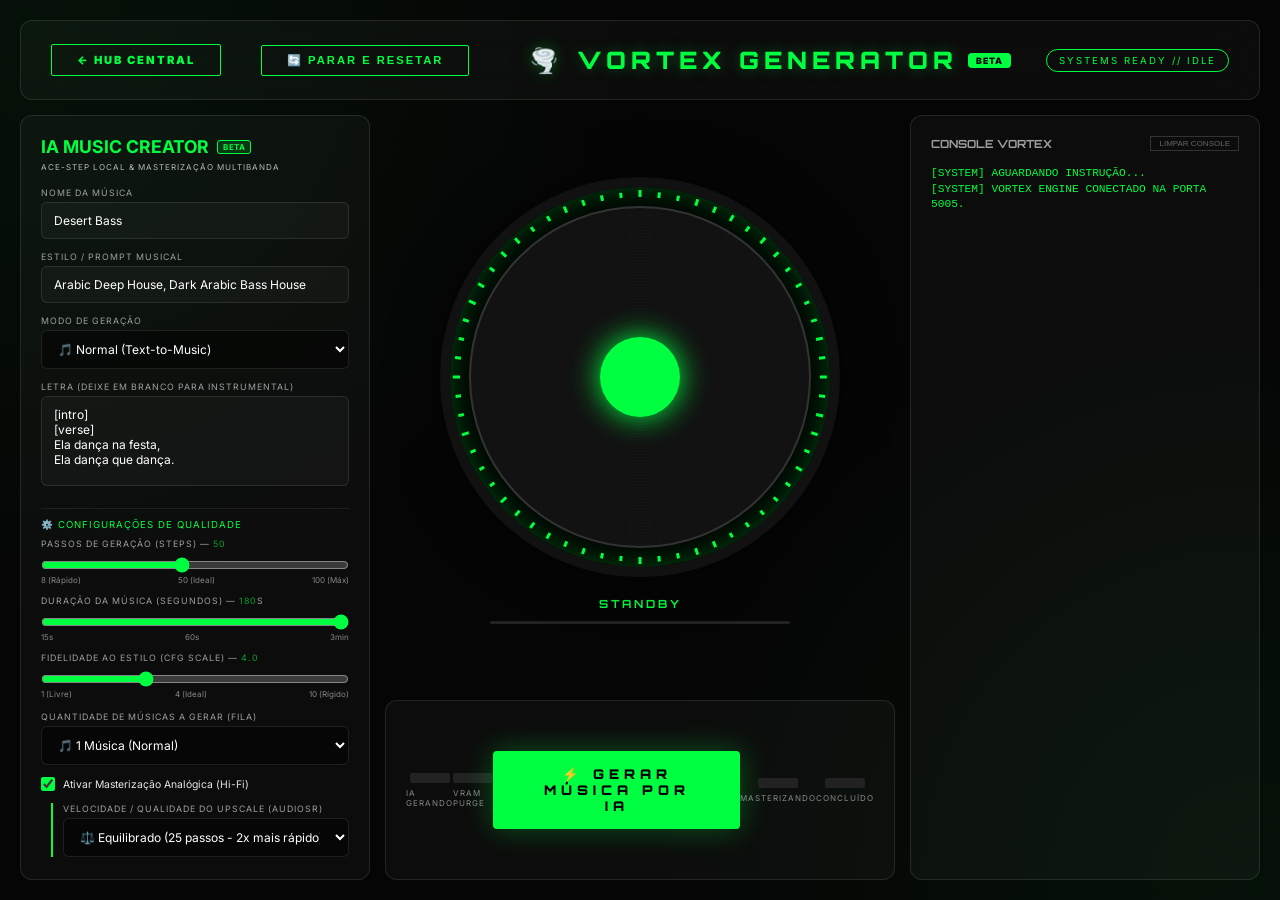
==== nexus/client/dj_studio.html @ 71c073cf "feat: add frontend client files and update .gitignore to allow client tracking" ====
<!DOCTYPE html>
<html lang="pt-br">
<head>
    <meta charset="UTF-8">
    <meta name="viewport" content="width=device-width, initial-scale=1.0">
    <title>CRIADOR DE MÚSICA LOCAL // VORTEX ENGINE</title>
    <link href="https://fonts.googleapis.com/css2?family=Orbitron:wght@400;700;900&family=Inter:wght@300;600&display=swap" rel="stylesheet">
    <link rel="stylesheet" href="css/dj_studio.css">
    <style>
        .dj-input, .dj-textarea {
            width: 100%;
            background: rgba(255, 255, 255, 0.03);
            border: 1px solid var(--border);
            color: #fff;
            padding: 10px 12px;
            border-radius: 6px;
            margin-bottom: 12px;
            font-size: 0.75rem;
            transition: 0.3s;
            font-family: 'Inter', sans-serif;
        }
        .dj-input:focus, .dj-textarea:focus {
            border-color: var(--accent);
            outline: none;
            box-shadow: 0 0 10px var(--accent-glow);
            background: rgba(255, 255, 255, 0.06);
        }
        .dj-textarea {
            height: 90px;
            resize: none;
        }
        label {
            font-size: 0.55rem;
            text-transform: uppercase;
            letter-spacing: 1px;
            opacity: 0.6;
            margin-bottom: 4px;
            display: block;
        }
        .audio-player-container {
            margin-top: 15px;
            width: 100%;
            display: none;
            background: rgba(255,255,255,0.02);
            border: 1px solid var(--border);
            padding: 10px;
            border-radius: 8px;
        }
        audio {
            width: 100%;
            height: 30px;
            outline: none;
        }
    </style>
</head>
<body>

    <div class="maestro-container">
        
        <header>
            <div style="display: flex; align-items: center;">
                <a href="nexus_premium.html" class="back-btn">← HUB CENTRAL</a>
                <button onclick="stopAndRefresh()" class="back-btn" style="background: none; cursor: pointer; margin-left: 10px;">🔄 PARAR E RESETAR</button>
                <div class="logo" style="margin-left: 30px; display: inline-flex; align-items: center; gap: 10px;">
                    🌪️ VORTEX GENERATOR 
                    <span style="font-size: 0.55rem; background: var(--accent); color: #050505; padding: 2px 8px; border-radius: 4px; font-weight: 900; letter-spacing: 1px; text-shadow: none; font-family: 'Inter', sans-serif; vertical-align: middle;">BETA</span>
                </div>
            </div>
            <div class="status-badge" id="system-status">SYSTEMS READY // IDLE</div>
        </header>

        <!-- MUSIC MAKER PANEL -->
        <aside class="panel-tracks">
            <h2 style="font-size: 1.1rem; color: var(--accent); margin-bottom: 5px; display: flex; align-items: center; gap: 8px;">
                IA MUSIC CREATOR 
                <span style="font-size: 0.5rem; background: rgba(0, 255, 65, 0.15); color: var(--accent); border: 1px solid var(--accent); padding: 1px 5px; border-radius: 3px; font-weight: bold; letter-spacing: 0.5px;">BETA</span>
            </h2>
            <p style="font-size: 0.5rem; opacity: 0.7; text-transform: uppercase; letter-spacing: 1px; margin-bottom: 15px;">ACE-Step Local & Masterização Multibanda</p>
            
            <div style="display: flex; flex-direction: column;">
                <label>Nome da Música</label>
                <input id="song-title" type="text" placeholder="Ex: Desert Bass" class="dj-input" value="Desert Bass">
                
                <label>Estilo / Prompt Musical</label>
                <input id="song-style" type="text" placeholder="Ex: Arabic Deep House, Dark Arabic Bass House" class="dj-input" value="Arabic Deep House, Dark Arabic Bass House">
                
                <label>Modo de Geração</label>
                <select id="generation-mode" class="dj-input" onchange="toggleGenerationMode()" style="background: rgba(0,0,0,0.5); color: #fff;">
                    <option value="text2music">🎵 Normal (Text-to-Music)</option>
                    <option value="cover">🔄 Remix / Cover (Áudio de Origem)</option>
                    <option value="extend">⏩ Estender Música (Extended)</option>
                </select>

                <!-- Campos dinâmicos para Remix/Extended -->
                <div id="source-audio-container" style="display: none; border-left: 2px solid var(--accent); padding-left: 10px; margin-bottom: 10px;">
                    <label>Música Base (Origem)</label>
                    <select id="source-audio-select" class="dj-input" style="background: rgba(0,0,0,0.5); color: #fff;">
                        <!-- Será preenchido dinamicamente -->
                    </select>

                    <div style="margin-top: 10px; margin-bottom: 10px; border-top: 1px solid rgba(255,255,255,0.06); padding-top: 8px;">
                        <label>Ou Enviar do PC (Forró, Funk, etc.)</label>
                        <div style="display: flex; gap: 8px; align-items: center;">
                            <input type="file" id="local-audio-file" accept="audio/*" class="dj-input" style="padding: 6px; font-size: 0.65rem; margin-bottom: 0; flex: 1;">
                            <button onclick="uploadLocalAudio()" class="back-btn" style="padding: 8px 12px; font-size: 0.65rem; background: rgba(255,255,255,0.05); color: #fff; border: 1px solid rgba(255,255,255,0.1); border-radius: 4px; cursor: pointer; white-space: nowrap; height: 32px; display: flex; align-items: center; justify-content: center;">
                                📁 CARREGAR
                            </button>
                        </div>
                    </div>

                    <div id="cover-strength-container" style="display: none;">
                        <label>Força do Remix / Cover (0.1 - 0.9)</label>
                        <input id="cover-strength" type="range" min="0.1" max="0.9" step="0.1" value="0.6" style="width: 100%; margin: 8px 0;" oninput="document.getElementById('cover-strength-val').innerText = this.value">
                        <span id="cover-strength-val" style="font-size: 0.6rem; color: var(--accent); display: block; margin-bottom: 8px;">0.6</span>
                    </div>

                    <div id="extend-time-container" style="display: none;">
                        <label>Duração da Extensão (segundos)</label>
                        <input id="extend-duration" type="number" min="10" max="120" value="30" class="dj-input">
                    </div>
                </div>
                
                <label>Letra (Deixe em branco para Instrumental)</label>
                <textarea id="song-lyrics" placeholder="[intro]\n[verse]\nLetra aqui...\n[chorus]\nRefrão..." class="dj-textarea">[intro]
[verse]
Ela dança na festa,
Ela dança que dança.</textarea>

                <!-- CONTROLES DE QUALIDADE -->
                <div style="border-top: 1px solid rgba(255,255,255,0.08); margin: 10px 0 8px; padding-top: 10px;">
                    <label style="color: var(--accent); opacity: 1; font-size: 0.6rem; margin-bottom: 8px; display: block;">⚙️ CONFIGURAÇÕES DE QUALIDADE</label>

                    <label>Passos de Geração (Steps) — <span id="steps-val" style="color:var(--accent)">50</span></label>
                    <input id="gen-steps" type="range" min="8" max="100" step="1" value="50"
                        style="width:100%; margin:4px 0 10px; accent-color:var(--accent);"
                        oninput="document.getElementById('steps-val').innerText=this.value">
                    <div style="display:flex; justify-content:space-between; font-size:0.5rem; opacity:0.5; margin-top:-8px; margin-bottom:10px;">
                        <span>8 (Rápido)</span><span>50 (Ideal)</span><span>100 (Máx)</span>
                    </div>

                    <label>Duração da Música (segundos) — <span id="duration-val" style="color:var(--accent)">180</span>s</label>
                    <input id="gen-duration" type="range" min="15" max="180" step="5" value="180"
                        style="width:100%; margin:4px 0 10px; accent-color:var(--accent);"
                        oninput="document.getElementById('duration-val').innerText=this.value">
                    <div style="display:flex; justify-content:space-between; font-size:0.5rem; opacity:0.5; margin-top:-8px; margin-bottom:10px;">
                        <span>15s</span><span>60s</span><span>3min</span>
                    </div>

                    <label>Fidelidade ao Estilo (CFG Scale) — <span id="cfg-val" style="color:var(--accent)">4.0</span></label>
                    <input id="gen-cfg" type="range" min="1" max="10" step="0.5" value="4"
                        style="width:100%; margin:4px 0 10px; accent-color:var(--accent);"
                        oninput="document.getElementById('cfg-val').innerText=parseFloat(this.value).toFixed(1)">
                    <div style="display:flex; justify-content:space-between; font-size:0.5rem; opacity:0.5; margin-top:-8px; margin-bottom:4px;">
                        <span>1 (Livre)</span><span>4 (Ideal)</span><span>10 (Rígido)</span>
                    </div>
                </div>

                <label>Quantidade de Músicas a Gerar (Fila)</label>
                <select id="batch-count" class="dj-input" style="background: rgba(0,0,0,0.5); color: #fff; margin-bottom: 12px;">
                    <option value="1">🎵 1 Música (Normal)</option>
                    <option value="2">👥 2 Músicas (Em fila)</option>
                    <option value="4">🎚️ 4 Músicas (Em fila)</option>
                </select>

                <div style="display: flex; align-items: center; margin-bottom: 12px;">
                    <input id="enable-mastering" type="checkbox" checked style="margin-right: 8px; width: 14px; height: 14px; accent-color: var(--accent); cursor: pointer;" onchange="document.getElementById('upscale-steps-container').style.display = this.checked ? 'block' : 'none'">
                    <label for="enable-mastering" style="margin-bottom: 0; cursor: pointer; font-size: 0.65rem; opacity: 0.9; text-transform: none; letter-spacing: 0;">Ativar Masterização Analógica (Hi-Fi)</label>
                </div>
                
                <div id="upscale-steps-container" style="display: block; border-left: 2px solid var(--accent); padding-left: 10px; margin-bottom: 12px; margin-left: 10px;">
                    <label>Velocidade / Qualidade do Upscale (AudioSR)</label>
                    <select id="upscale-steps" class="dj-input" style="background: rgba(0,0,0,0.5); color: #fff; margin-bottom: 0;">
                        <option value="15">⚡ Ultra Rápido (15 passos - 3.3x mais rápido)</option>
                        <option value="25" selected>⚖️ Equilibrado (25 passos - 2x mais rápido)</option>
                        <option value="50">✨ Qualidade Estúdio (50 passos - padrão lento)</option>
                    </select>
                </div>
            </div>
            
            <div style="flex: 1; overflow-y: auto; padding-right: 5px; margin-top: 10px; border-top: 1px solid var(--border); padding-top: 10px;">
                <h3>MÚSICAS GERADAS (HISTÓRICO)</h3>
                <div id="track-list">
                    <div class="track-item" style="font-size: 0.6rem; opacity: 0.5;">Buscando músicas...</div>
                </div>
            </div>
            
            <button onclick="loadGeneratedSongs()" style="margin-top: 10px; width: 100%; background: none; border: 1px solid var(--accent); color: var(--accent); padding: 8px; cursor: pointer; font-size: 0.6rem; text-transform: uppercase; letter-spacing: 1px;">🔄 ATUALIZAR LISTA</button>
        </aside>

        <!-- VISUALIZER / TURNTABLE -->
        <main class="visualizer-area">
            <div class="turntable" id="turntable">
                <canvas id="visualizer-canvas"></canvas>
                <div class="turntable-vinyl">
                    <div class="turntable-core"></div>
                </div>
            </div>
            <div style="margin-top: 20px; text-align: center; display: flex; flex-direction: column; align-items: center; width: 100%;">
                <h4 id="now-playing" style="font-family: 'Orbitron'; letter-spacing: 3px; font-size: 0.7rem; color: var(--accent);">STANDBY</h4>
                <div id="progress-bar" style="width: 300px; height: 3px; background: #222; margin-top: 10px; border-radius: 2px; overflow: hidden;">
                    <div id="progress-fill" style="width: 0%; height: 100%; background: var(--accent); transition: 0.3s;"></div>
                </div>
                
                <!-- PLAYBACK CONTAINER -->
                <div class="audio-player-container" id="player-container">
                    <audio id="audio-player" controls></audio>
                </div>
            </div>
        </main>

        <!-- BRAIN LOG -->
        <aside class="panel-brain">
            <div style="display: flex; justify-content: space-between; align-items: center; margin-bottom: 15px;">
                <h3 style="font-family: 'Orbitron'; font-size: 0.7rem; opacity: 0.6; margin: 0;">CONSOLE VORTEX</h3>
                <button onclick="document.getElementById('brain-log').innerHTML=''" style="background:none; border:1px solid #333; color:#666; font-size:0.5rem; cursor:pointer; padding:2px 8px;">LIMPAR CONSOLE</button>
            </div>
            <div id="brain-log">
                [SYSTEM] AGUARDANDO INSTRUÇÃO...<br>
                [SYSTEM] VORTEX ENGINE CONECTADO NA PORTA 5005.
            </div>
        </aside>

        <!-- CONTROL DECK -->
        <section class="control-deck">
            <div class="fx-indicator">
                <div class="fx-light" id="fx-generation"></div>
                <div class="fx-label">IA GERANDO</div>
            </div>
            <div class="fx-indicator">
                <div class="fx-light" id="fx-vram-purge"></div>
                <div class="fx-label">VRAM PURGE</div>
            </div>
            
            <button class="btn-ignition" onclick="generateMusic()">⚡ GERAR MÚSICA POR IA</button>

            <div class="fx-indicator">
                <div class="fx-light" id="fx-mastering"></div>
                <div class="fx-label">MASTERIZANDO</div>
            </div>
            <div class="fx-indicator">
                <div class="fx-light" id="fx-completed"></div>
                <div class="fx-label">CONCLUÍDO</div>
            </div>
        </section>

    </div>

    <script src="js/dj_studio.js"></script>
</body>
</html>
---- nexus/client/css/dj_studio.css ----
:root {
            --bg: #050505;
            --accent: #00ff41; /* Matrix Green / DJ Hero Glow */
            --accent-glow: rgba(0, 255, 65, 0.3);
            --glass: rgba(255, 255, 255, 0.03);
            --border: rgba(255, 255, 255, 0.1);
        }

        * { margin: 0; padding: 0; box-sizing: border-box; }

        body {
            background: var(--bg);
            color: #fff;
            font-family: 'Inter', sans-serif;
            overflow: hidden;
            height: 100vh;
            background-image: 
                radial-gradient(circle at 2% 2%, rgba(0, 255, 65, 0.05) 0%, transparent 40%),
                radial-gradient(circle at 98% 98%, rgba(0, 255, 65, 0.05) 0%, transparent 40%);
        }

        /* GRID LAYOUT */
        .maestro-container {
            display: grid;
            grid-template-columns: 350px 1fr 350px;
            grid-template-rows: 80px 1fr 180px;
            height: 100vh;
            gap: 15px;
            padding: 20px;
            overflow: hidden; /* Garante que nada saia do container principal */
        }

        /* HEADER */
        header {
            grid-column: 1 / 4;
            background: var(--glass);
            border: 1px solid var(--border);
            border-radius: 12px;
            display: flex;
            align-items: center;
            justify-content: space-between;
            padding: 0 30px;
            backdrop-filter: blur(20px);
        }

        .logo {
            font-family: 'Orbitron', sans-serif;
            font-size: 1.5rem;
            font-weight: 900;
            letter-spacing: 5px;
            color: var(--accent);
            text-shadow: 0 0 15px var(--accent-glow);
        }

        .status-badge {
            font-size: 0.6rem;
            letter-spacing: 2px;
            text-transform: uppercase;
            padding: 5px 12px;
            border: 1px solid var(--accent);
            border-radius: 20px;
            color: var(--accent);
            animation: pulse 2s infinite;
        }

        /* LEFT PANEL: TRACK LIST */
        .panel-tracks {
            grid-row: 2 / 4;
            background: var(--glass);
            border: 1px solid var(--border);
            border-radius: 12px;
            padding: 20px;
            display: flex;
            flex-direction: column;
            overflow: hidden; /* Scroll será interno nas listas */
        }

        .panel-tracks h3 {
            font-family: 'Orbitron', sans-serif;
            font-size: 0.8rem;
            letter-spacing: 2px;
            margin-bottom: 20px;
            opacity: 0.6;
        }

        .track-item {
            background: rgba(255,255,255,0.05);
            border: 1px solid var(--border);
            padding: 15px;
            border-radius: 8px;
            margin-bottom: 10px;
            transition: 0.3s;
            cursor: pointer;
        }

        .track-item:hover {
            border-color: var(--accent);
            background: rgba(0, 255, 65, 0.05);
        }

        .track-name { 
            font-size: 0.75rem; 
            font-weight: 600; 
            margin-bottom: 5px; 
            word-break: break-all;
            line-height: 1.2;
        }
        .track-meta { font-size: 0.6rem; opacity: 0.5; display: flex; gap: 10px; }

        /* CENTER: TURNTABLE VISUALIZER */
        .visualizer-area {
            display: flex;
            flex-direction: column;
            align-items: center;
            justify-content: center;
            position: relative;
        }

        .turntable {
            width: 45vh;
            height: 45vh;
            max-width: 400px;
            max-height: 400px;
            border-radius: 50%;
            border: 10px solid #111;
            background: radial-gradient(circle, #222 0%, #000 70%);
            box-shadow: 0 0 50px rgba(0,0,0,0.5), inset 0 0 30px var(--accent-glow);
            position: relative;
            display: flex;
            align-items: center;
            justify-content: center;
        }

        #visualizer-canvas {
            position: absolute;
            width: 120%;
            height: 120%;
            pointer-events: none;
            z-index: 1;
        }

        .turntable-vinyl {
            width: 90%;
            height: 90%;
            border-radius: 50%;
            background: repeating-radial-gradient(circle, #111 0px, #111 2px, #151515 3px);
            position: relative;
            z-index: 2;
            animation: rotate 10s linear infinite;
            border: 2px solid #333;
        }

        .turntable-core {
            position: absolute;
            top: 50%; left: 50%;
            transform: translate(-50%, -50%);
            width: 80px; height: 80px;
            background: var(--accent);
            border-radius: 50%;
            box-shadow: 0 0 30px var(--accent);
        }

        /* RIGHT PANEL: MAESTRO BRAIN */
        .panel-brain {
            grid-row: 2 / 4;
            background: var(--glass);
            border: 1px solid var(--border);
            border-radius: 12px;
            padding: 20px;
            display: flex;
            flex-direction: column;
            overflow: hidden;
        }

        #brain-log {
            flex-grow: 1;
            font-family: 'Courier New', monospace;
            font-size: 0.7rem;
            color: var(--accent);
            overflow-y: auto;
            line-height: 1.4;
            user-select: text !important; /* [v2026] Permite selecionar e copiar logs */
            cursor: text;
        }

        /* BOTTOM: CONTROL DECK */
        .control-deck {
            grid-column: 2 / 3;
            grid-row: 3;
            background: var(--glass);
            border: 1px solid var(--border);
            border-radius: 12px;
            padding: 20px;
            display: flex;
            align-items: center;
            justify-content: space-around;
        }

        .btn-ignition {
            background: var(--accent);
            color: #000;
            border: none;
            padding: 15px 40px;
            font-family: 'Orbitron', sans-serif;
            font-weight: 900;
            letter-spacing: 5px;
            border-radius: 4px;
            cursor: pointer;
            transition: 0.3s;
            box-shadow: 0 0 30px var(--accent-glow);
        }

        .btn-ignition:hover {
            transform: scale(1.05);
            box-shadow: 0 0 50px var(--accent);
        }

        .fx-indicator {
            display: flex;
            flex-direction: column;
            align-items: center;
            gap: 5px;
        }

        .fx-light {
            width: 40px; height: 10px;
            background: #222;
            border-radius: 2px;
            transition: 0.3s;
        }

        .fx-light.active { background: var(--accent); box-shadow: 0 0 10px var(--accent); }
        .fx-label { font-size: 0.5rem; text-transform: uppercase; letter-spacing: 1px; opacity: 0.5; }

        @keyframes rotate { from { transform: rotate(0deg); } to { transform: rotate(360deg); } }
        @keyframes pulse { 0% { opacity: 0.4; } 50% { opacity: 1; } 100% { opacity: 0.4; } }

        .back-btn { 
            text-decoration: none; color: var(--accent); font-weight: 900; font-size: 0.7rem; 
            letter-spacing: 2px; text-transform: uppercase; transition: 0.3s;
            border: 1px solid var(--accent); padding: 8px 25px; border-radius: 2px;
            margin-right: 30px;
        }
        .back-btn:hover { background: var(--accent); color: #000; box-shadow: 0 0 30px var(--accent-glow); }

        /* DROP ZONE */
        .drop-zone {
            position: absolute;
            top: 0; left: 0; width: 100%; height: 100%;
            background: rgba(0, 255, 65, 0.02);
            border: 2px dashed var(--accent);
            display: none;
            align-items: center;
            justify-content: center;
            z-index: 100;
            backdrop-filter: blur(10px);
        }

        /* BADGES E BOTÕES DE MASTERIZAÇÃO SOB DEMANDA */
        .badge {
            font-size: 0.5rem;
            padding: 2px 6px;
            border-radius: 4px;
            font-weight: 900;
            text-transform: uppercase;
            margin-left: 6px;
            display: inline-block;
            vertical-align: middle;
        }
        .badge.mastered {
            background: rgba(0, 255, 65, 0.15);
            border: 1px solid var(--accent);
            color: var(--accent);
        }
        .badge.raw {
            background: rgba(255, 170, 0, 0.15);
            border: 1px solid #ffaa00;
            color: #ffaa00;
        }
        .track-item {
            display: flex !important;
            justify-content: space-between !important;
            align-items: center !important;
            gap: 10px;
        }
        .btn-track-master {
            background: transparent;
            border: 1px solid #ffaa00;
            color: #ffaa00;
            font-size: 0.52rem;
            font-weight: bold;
            padding: 4px 8px;
            border-radius: 4px;
            cursor: pointer;
            transition: 0.2s;
            font-family: 'Orbitron', sans-serif;
            letter-spacing: 1px;
            white-space: nowrap;
        }
        .btn-track-master:hover {
            background: #ffaa00;
            color: #000;
            box-shadow: 0 0 10px rgba(255, 170, 0, 0.4);
        }
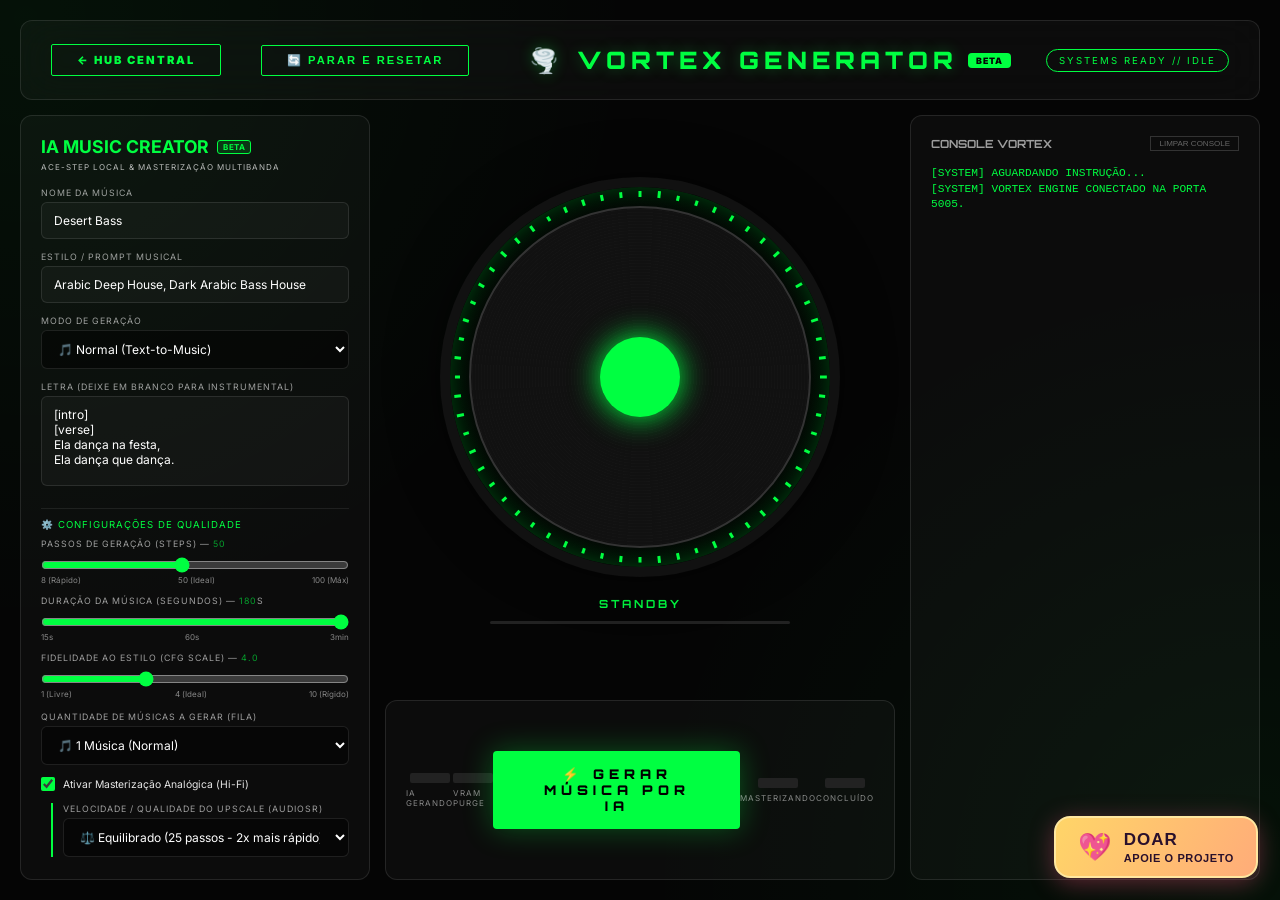
==== commit 67b2d76d: "feat: release v0.8.0 with manual dubbing corrections and protected updates" ====
--- a/nexus/client/dj_studio.html
+++ b/nexus/client/dj_studio.html
@@ -246,5 +246,6 @@
     </div>
 
     <script src="js/dj_studio.js"></script>
+    <script src="js/donation_widget.js"></script>
 </body>
 </html>
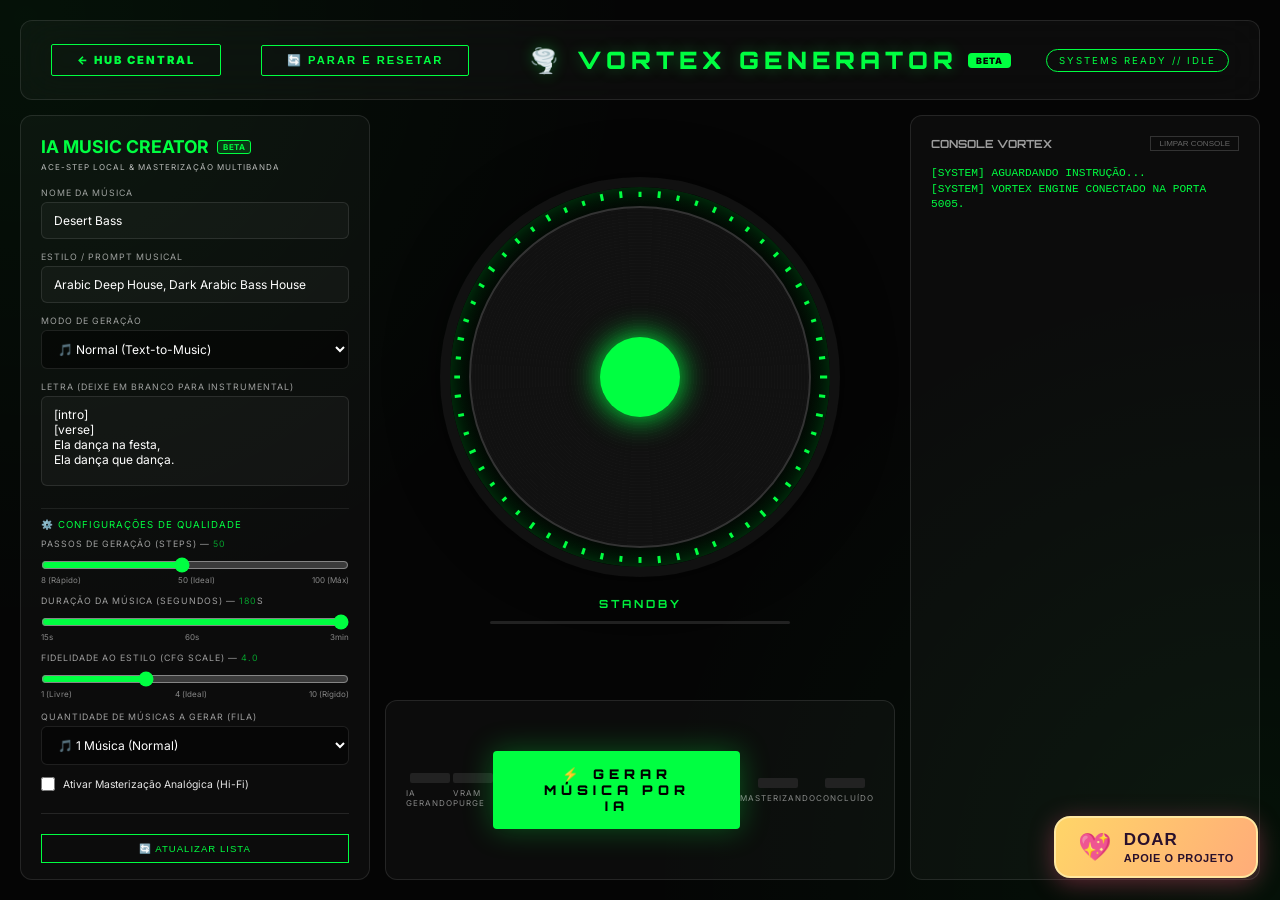
==== commit 0ef73311: "Prepare PhoenixDub AI v0.8.1 with correction tools and guided releases" ====
--- a/nexus/client/dj_studio.html
+++ b/nexus/client/dj_studio.html
@@ -87,27 +87,28 @@
                 <label>Modo de Geração</label>
                 <select id="generation-mode" class="dj-input" onchange="toggleGenerationMode()" style="background: rgba(0,0,0,0.5); color: #fff;">
                     <option value="text2music">🎵 Normal (Text-to-Music)</option>
-                    <option value="cover">🔄 Remix / Cover (Áudio de Origem)</option>
-                    <option value="extend">⏩ Estender Música (Extended)</option>
+                    <option value="cover">🔄 Cover fiel (Experimental)</option>
+                    <option value="extend">⏩ Extended — somente a parte nova</option>
                 </select>
 
                 <!-- Campos dinâmicos para Remix/Extended -->
                 <div id="source-audio-container" style="display: none; border-left: 2px solid var(--accent); padding-left: 10px; margin-bottom: 10px;">
                     <label>Música Base (Origem)</label>
-                    <select id="source-audio-select" class="dj-input" style="background: rgba(0,0,0,0.5); color: #fff;">
+                    <select id="source-audio-select" class="dj-input" onchange="updateSourceHint()" style="background: rgba(0,0,0,0.5); color: #fff;">
                         <!-- Será preenchido dinamicamente -->
                     </select>
 
                     <div style="margin-top: 10px; margin-bottom: 10px; border-top: 1px solid rgba(255,255,255,0.06); padding-top: 8px;">
                         <label>Ou Enviar do PC (Forró, Funk, etc.)</label>
                         <div style="display: flex; gap: 8px; align-items: center;">
-                            <input type="file" id="local-audio-file" accept="audio/*" class="dj-input" style="padding: 6px; font-size: 0.65rem; margin-bottom: 0; flex: 1;">
+                            <input type="file" id="local-audio-file" accept="audio/*" onchange="updateSourceHint()" class="dj-input" style="padding: 6px; font-size: 0.65rem; margin-bottom: 0; flex: 1;">
                             <button onclick="uploadLocalAudio()" class="back-btn" style="padding: 8px 12px; font-size: 0.65rem; background: rgba(255,255,255,0.05); color: #fff; border: 1px solid rgba(255,255,255,0.1); border-radius: 4px; cursor: pointer; white-space: nowrap; height: 32px; display: flex; align-items: center; justify-content: center;">
                                 📁 CARREGAR
                             </button>
                         </div>
                     </div>
 
+                    <p id="source-reference-note" role="status" style="font-size:0.7rem; overflow-wrap:anywhere;"></p>
                     <div id="cover-strength-container" style="display: none;">
                         <label>Força do Remix / Cover (0.1 - 0.9)</label>
                         <input id="cover-strength" type="range" min="0.1" max="0.9" step="0.1" value="0.6" style="width: 100%; margin: 8px 0;" oninput="document.getElementById('cover-strength-val').innerText = this.value">
@@ -115,8 +116,7 @@
                     </div>
 
                     <div id="extend-time-container" style="display: none;">
-                        <label>Duração da Extensão (segundos)</label>
-                        <input id="extend-duration" type="number" min="10" max="120" value="30" class="dj-input">
+                        <p style="font-size:0.7rem;">Usa 30 segundos aleatórios do meio da referência (mínimo 40 s). Escolha abaixo a duração da música nova; a referência não aparece no resultado.</p>
                     </div>
                 </div>
                 
@@ -138,7 +138,7 @@
                         <span>8 (Rápido)</span><span>50 (Ideal)</span><span>100 (Máx)</span>
                     </div>
 
-                    <label>Duração da Música (segundos) — <span id="duration-val" style="color:var(--accent)">180</span>s</label>
+                    <label><span id="duration-label">Duração da Música (segundos)</span> — <span id="duration-val" style="color:var(--accent)">180</span>s</label>
                     <input id="gen-duration" type="range" min="15" max="180" step="5" value="180"
                         style="width:100%; margin:4px 0 10px; accent-color:var(--accent);"
                         oninput="document.getElementById('duration-val').innerText=this.value">
@@ -163,11 +163,11 @@
                 </select>
 
                 <div style="display: flex; align-items: center; margin-bottom: 12px;">
-                    <input id="enable-mastering" type="checkbox" checked style="margin-right: 8px; width: 14px; height: 14px; accent-color: var(--accent); cursor: pointer;" onchange="document.getElementById('upscale-steps-container').style.display = this.checked ? 'block' : 'none'">
+                    <input id="enable-mastering" type="checkbox" style="margin-right: 8px; width: 14px; height: 14px; accent-color: var(--accent); cursor: pointer;" onchange="document.getElementById('upscale-steps-container').style.display = this.checked ? 'block' : 'none'">
                     <label for="enable-mastering" style="margin-bottom: 0; cursor: pointer; font-size: 0.65rem; opacity: 0.9; text-transform: none; letter-spacing: 0;">Ativar Masterização Analógica (Hi-Fi)</label>
                 </div>
                 
-                <div id="upscale-steps-container" style="display: block; border-left: 2px solid var(--accent); padding-left: 10px; margin-bottom: 12px; margin-left: 10px;">
+                <div id="upscale-steps-container" style="display: none; border-left: 2px solid var(--accent); padding-left: 10px; margin-bottom: 12px; margin-left: 10px;">
                     <label>Velocidade / Qualidade do Upscale (AudioSR)</label>
                     <select id="upscale-steps" class="dj-input" style="background: rgba(0,0,0,0.5); color: #fff; margin-bottom: 0;">
                         <option value="15">⚡ Ultra Rápido (15 passos - 3.3x mais rápido)</option>
--- a/nexus/client/css/dj_studio.css
+++ b/nexus/client/css/dj_studio.css
@@ -72,7 +72,7 @@
             padding: 20px;
             display: flex;
             flex-direction: column;
-            overflow: hidden; /* Scroll será interno nas listas */
+            overflow-y: auto; /* Formulário e projetos permanecem acessíveis em telas menores. */
         }
 
         .panel-tracks h3 {
@@ -301,4 +301,4 @@
             background: #ffaa00;
             color: #000;
             box-shadow: 0 0 10px rgba(255, 170, 0, 0.4);
-        }+        }
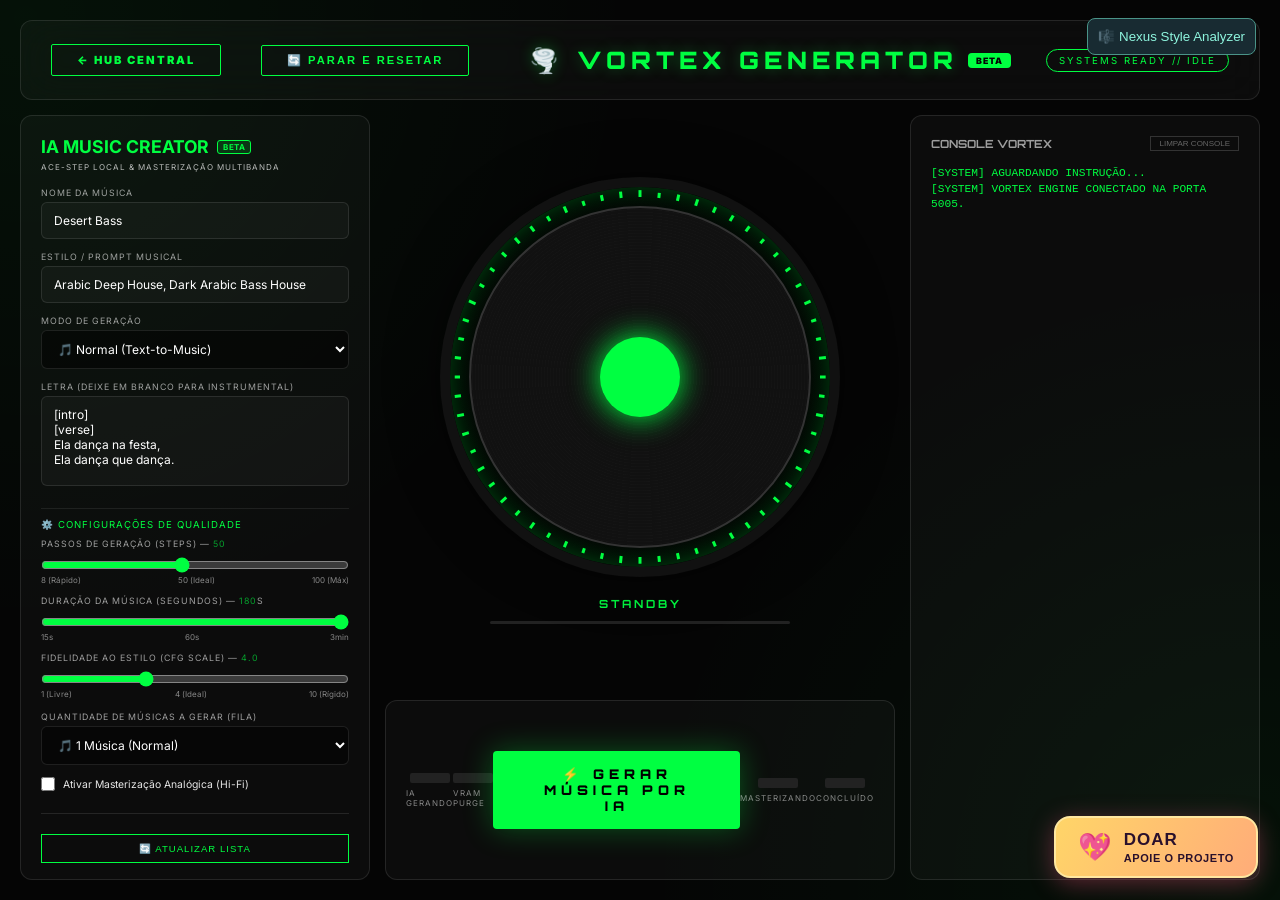
==== commit 32f232bb: "Release PhoenixDub AI v0.91 Nova numeração com duas partes: a v0.8.2 equivale a 0.82 e cada dia com " ====
--- a/nexus/client/dj_studio.html
+++ b/nexus/client/dj_studio.html
@@ -245,7 +245,42 @@
 
     </div>
 
+    <button id="open-styles" class="styles-launch">🎼 Nexus Style Analyzer</button>
+    <dialog id="styles-dialog" aria-labelledby="styles-heading">
+        <header><h2 id="styles-heading">Nexus Style Analyzer · experimental</h2><button id="styles-close">Fechar</button></header>
+        <p>Open-Unmix e SheetSage2 usam a GPU quando selecionados; BPM, grade e extração de descritores continuam na CPU. Ouça cada trecho para conferir os padrões detectados.</p>
+        <form id="styles-form">
+            <label>Música de referência <input name="audio" type="file" accept="audio/*" required></label>
+            <label>Nome do Style <input name="name" maxlength="100" placeholder="Meu Style" required></label>
+            <details><summary>Ajustar grade / score opcional</summary>
+                <label>Processamento <select name="device"><option value="gpu" selected>GPU NVIDIA (preferencial, limite VRAM 90%)</option><option value="cpu">CPU (alternativa)</option></select></label>
+                <label>Separador de stems <select name="separator"><option value="openunmix">Open-Unmix (GPU quando disponível)</option></select></label>
+                <p>Deixe vazio para estimar. Se os compassos estiverem deslocados, informe o primeiro tempo forte e analise novamente.</p>
+                <label>BPM <input name="bpm" type="number" min="40" max="240" step="0.1"></label>
+                <label>Compasso <select name="meter"><option value="">Estimar 3/4 ou 4/4</option><option value="2">2/4</option><option value="3">3/4</option><option value="4">4/4</option><option value="5">5/4</option><option value="7">7/4</option></select></label>
+                <label>Primeiro tempo forte (segundos) <input name="offset" type="number" min="0" max="30" step="0.01"></label>
+                <label><input name="sheetsage" type="checkbox" value="true"> Analisar acordes, tonalidade, melodia e estrutura com SheetSage2</label>
+                <p>SheetSage2, quando ativado e instalado, usa CUDA. RAM e VRAM são monitoradas; a tarefa para se qualquer uma atingir 90% ou se o processo passar de 3,5 GiB de RAM.</p>
+                <p id="styles-model-info"></p>
+            </details>
+            <button id="styles-analyze" type="submit">Analisar Style</button>
+            <button id="styles-cancel" type="button" disabled>Cancelar análise</button>
+        </form>
+        <p id="styles-status" role="status" aria-live="polite">Modo seguro: GPU para Open-Unmix quando selecionada, prioridade reduzida, até metade dos núcleos, 128 MB / 5 min. Inicia com margem projetada e interrompe ao atingir 90% de RAM/VRAM ou 3,5 GiB no worker; exige 2 GB de disco livre. Sem leitura VRAM via nvidia-smi, a análise não inicia.</p>
+        <progress id="styles-progress" max="100" value="0"></progress>
+        <label>Styles salvos <select id="styles-saved"><option value="">Selecione…</option></select></label>
+        <button id="styles-refresh" type="button">Atualizar lista</button>
+        <div id="styles-summary"></div>
+        <div id="styles-timeline" aria-label="Timeline dos padrões"></div>
+        <p id="styles-evidence"></p>
+        <label>Ouvir faixa <select id="styles-track"><option value="drums">Bateria</option><option value="reference">Referência completa</option><option value="bass">Baixo</option><option value="vocals">Voz</option><option value="other">Outros instrumentos</option></select></label>
+        <label><input id="styles-context" type="checkbox" checked> Incluir 2 segundos antes/depois</label>
+        <audio id="styles-player" controls preload="metadata"></audio>
+        <a id="styles-download" hidden>Baixar style.json</a>
+    </dialog>
+    <link rel="stylesheet" href="css/dj_styles.css">
     <script src="js/dj_studio.js"></script>
+    <script src="js/dj_styles.js"></script>
     <script src="js/donation_widget.js"></script>
 </body>
 </html>
--- a/nexus/client/css/dj_styles.css
+++ b/nexus/client/css/dj_styles.css
@@ -0,0 +1,18 @@
+.styles-launch {position:fixed;right:24px;top:18px;z-index:5;background:#182b32;color:#8ef5de;border:1px solid #4a9488;padding:10px;cursor:pointer;border-radius:8px}
+#styles-dialog {width:min(1000px,90vw);max-height:86vh;overflow:auto;background:#101820;color:#e2ecef;border:1px solid #417b78;border-radius:12px;padding:24px;font:14px/1.5 sans-serif}
+#styles-dialog::backdrop {background:#000b}
+#styles-dialog header {display:flex;justify-content:space-between;gap:12px;align-items:center}
+#styles-dialog h2 {font-size:20px}
+#styles-dialog label {display:inline-flex;gap:8px;align-items:center;flex-wrap:wrap;margin:8px 12px 8px 0}
+#styles-dialog input:not([type=checkbox]),#styles-dialog select {background:#1b2a36;color:#fff;border:1px solid #506574;padding:8px;border-radius:5px;max-width:100%}
+#styles-dialog button {padding:8px 12px;color:#dbfff7;background:#193b3b;border:1px solid #578c81;border-radius:5px;cursor:pointer;margin:4px}
+#styles-dialog button:disabled {opacity:.45;cursor:wait}
+#styles-dialog details {margin:10px 0;padding:10px;border:1px solid #344852}
+#styles-progress {width:100%;accent-color:#71debd}
+#styles-timeline {display:flex;flex-wrap:wrap;gap:4px;margin:18px 0;max-height:300px;overflow:auto}
+#styles-timeline button {min-width:95px;margin:0;text-align:left;font-size:12px}
+#styles-timeline button[data-status=candidate] {border-style:dashed;color:#ffe2a0;background:#3b3426}
+#styles-timeline button[data-status=unknown] {background:#26303b;color:#afbfcc;border-color:#546274}
+#styles-player {display:block;width:100%;margin:14px 0}
+#styles-download {color:#8ef5de}
+#styles-evidence {min-height:42px}
